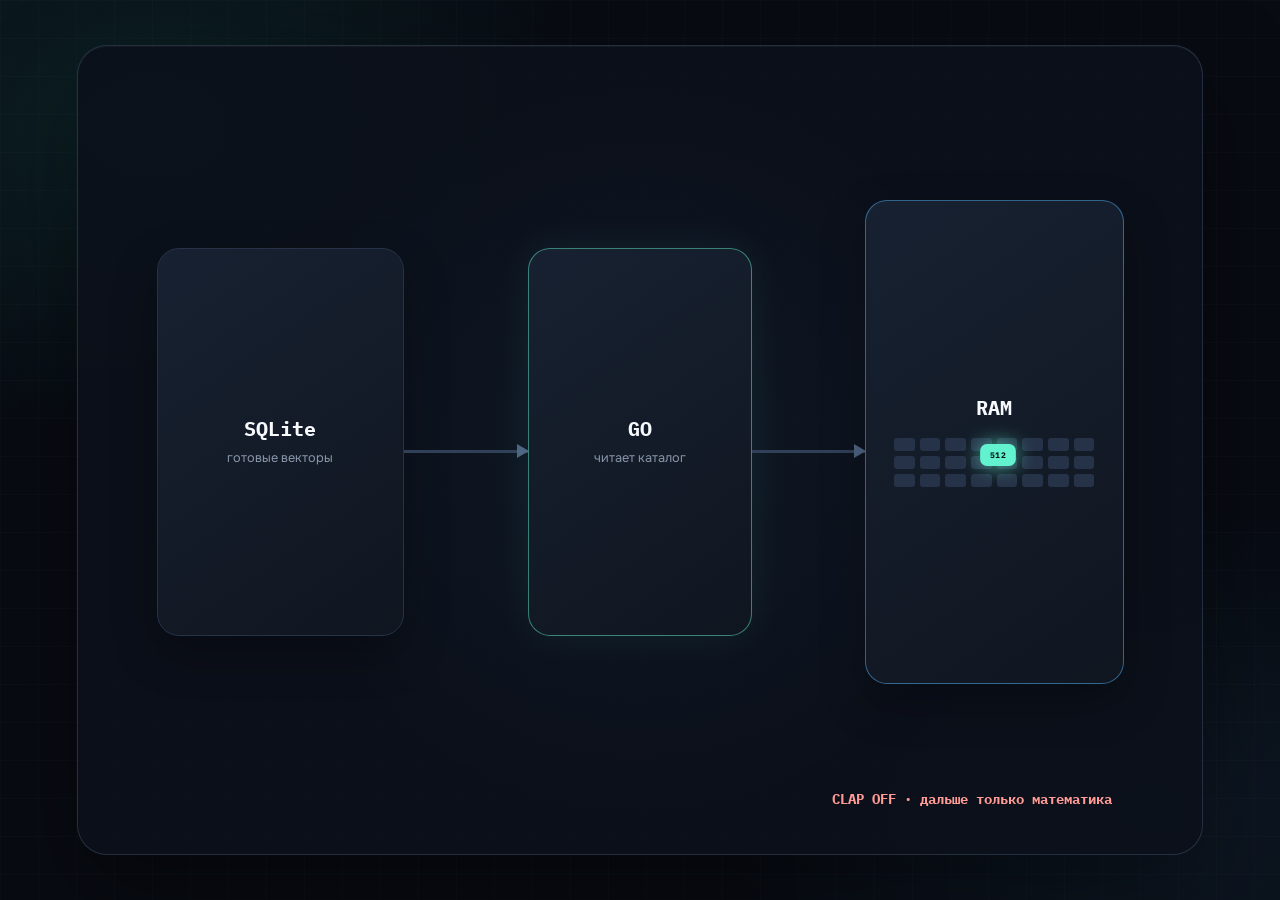
==== docs/recommendation-viz/index.html @ b75a4b4d "Refactor player into focused domain services Separate API, database, media, playback, and recommenda" ====
<!DOCTYPE html>
<html lang="ru">
<head>
  <meta charset="UTF-8" />
  <meta name="viewport" content="width=device-width, initial-scale=1" />
  <title>musik — живые анимации рекомендаций</title>
  <link rel="preconnect" href="https://fonts.googleapis.com">
  <link rel="preconnect" href="https://fonts.gstatic.com" crossorigin>
  <link href="https://fonts.googleapis.com/css2?family=Onest:wght@500;600;700;800&family=Unbounded:wght@600;700&family=IBM+Plex+Mono:wght@500;600;700&display=swap" rel="stylesheet">
  <style>
    :root {
      --bg:#080b12;
      --panel:#111824;
      --line:#263247;
      --ink:#f7f9fc;
      --muted:#8996aa;
      --mint:#62f2d0;
      --blue:#55b9ff;
      --orange:#ffb45f;
      --red:#ff6f68;
      --violet:#9e84ff;
    }
    * { box-sizing:border-box; margin:0; padding:0; }
    html,body { width:100%; height:100%; overflow:hidden; background:var(--bg); color:var(--ink); font-family:Onest,sans-serif; }
    body::before {
      content:"";
      position:fixed;
      inset:0;
      background:
        linear-gradient(rgba(255,255,255,.018) 1px,transparent 1px),
        linear-gradient(90deg,rgba(255,255,255,.018) 1px,transparent 1px);
      background-size:38px 38px;
      pointer-events:none;
    }
    .deck { position:relative; width:100%; height:100%; }
    .slide {
      position:absolute;
      inset:0;
      display:none;
      padding:clamp(42px,5vw,82px) clamp(44px,6vw,112px) 72px;
      overflow:hidden;
      background:
        radial-gradient(700px 500px at 12% 14%,rgba(44,191,170,.13),transparent 65%),
        radial-gradient(700px 500px at 90% 90%,rgba(85,185,255,.08),transparent 65%);
    }
    .slide.active { display:block; animation:slideIn .45s cubic-bezier(.16,1,.3,1) both; }
    .slide.leaving { display:block; pointer-events:none; animation:slideOut .45s ease both; }
    .eyebrow {
      color:var(--mint);
      font:600 clamp(11px,.9vw,14px)/1 "IBM Plex Mono",monospace;
      letter-spacing:.15em;
      text-transform:uppercase;
      margin-bottom:14px;
      opacity:0;
    }
    h1 {
      position:relative;
      z-index:5;
      max-width:22ch;
      font:700 clamp(31px,3.35vw,58px)/1.05 Unbounded,sans-serif;
      letter-spacing:-.035em;
      opacity:0;
    }
    .scene {
      position:absolute;
      left:clamp(44px,6vw,112px);
      right:clamp(44px,6vw,112px);
      top:clamp(190px,24vh,250px);
      bottom:76px;
      overflow:hidden;
      border:1px solid rgba(75,91,117,.42);
      border-radius:30px;
      background:
        radial-gradient(circle at 50% 50%,rgba(85,185,255,.05),transparent 54%),
        rgba(12,17,27,.86);
      box-shadow:0 35px 100px rgba(0,0,0,.42),inset 0 1px rgba(255,255,255,.035);
      opacity:0;
    }
    .slide.active .eyebrow { animation:popRight .45s .05s both; }
    .slide.active h1 { animation:titleUp .65s .12s cubic-bezier(.16,1,.3,1) both; }
    .slide.active .scene { animation:sceneUp .65s .28s cubic-bezier(.16,1,.3,1) both; }
    .node {
      position:absolute;
      display:grid;
      place-items:center;
      text-align:center;
      border:1px solid var(--line);
      border-radius:22px;
      background:linear-gradient(145deg,#172131,#101620);
      box-shadow:0 18px 45px rgba(0,0,0,.28);
    }
    .node b { display:block; font:700 clamp(19px,1.6vw,28px)/1.1 "IBM Plex Mono",monospace; }
    .node small { display:block; margin-top:9px; color:var(--muted); font-size:clamp(12px,1vw,16px); }
    .node.mint { border-color:rgba(98,242,208,.48); box-shadow:0 0 45px rgba(98,242,208,.07); }
    .node.blue { border-color:rgba(85,185,255,.48); }
    .node.orange { border-color:rgba(255,180,95,.45); }
    .packet {
      position:absolute;
      z-index:6;
      width:42px;
      height:26px;
      display:grid;
      place-items:center;
      border-radius:8px;
      color:#07130f;
      background:var(--mint);
      font:700 10px/1 "IBM Plex Mono",monospace;
      box-shadow:0 0 24px rgba(98,242,208,.7);
      opacity:0;
    }
    .mini-label {
      position:absolute;
      z-index:8;
      padding:9px 13px;
      border:1px solid var(--line);
      border-radius:999px;
      color:#c4cedc;
      background:#121a26;
      font:600 12px/1 "IBM Plex Mono",monospace;
      white-space:nowrap;
    }
    .draw-arrow {
      position:absolute;
      z-index:4;
      height:3px;
      border-radius:3px;
      background:linear-gradient(90deg,#34445d,var(--mint));
      transform:scaleX(0);
      transform-origin:left center;
      opacity:0;
    }
    .draw-arrow::after {
      content:"";
      position:absolute;
      right:-1px;
      top:-6px;
      border-left:13px solid var(--mint);
      border-top:7px solid transparent;
      border-bottom:7px solid transparent;
    }
    .hud {
      position:fixed;
      z-index:50;
      left:22px;
      right:22px;
      bottom:16px;
      display:flex;
      justify-content:space-between;
      color:#69758a;
      font:600 12px/1 "IBM Plex Mono",monospace;
      pointer-events:none;
    }
    .hud b { color:#d8dfe9; }
    body[data-auto="on"] .controls { color:var(--mint); }
    .eyebrow,h1,.hud { display:none !important; }
    .scene {
      top:clamp(32px,5vh,56px);
      bottom:clamp(32px,5vh,56px);
    }

    /* 1 — boot */
    .boot .disk { left:7%; top:25%; width:22%; height:48%; }
    .boot .go { left:40%; top:25%; width:20%; height:48%; }
    .boot .ram { right:7%; top:19%; width:23%; height:60%; }
    .boot .ram > div { width:100%; }
    .boot .rail { position:absolute; top:50%; height:3px; background:#304059; transform-origin:left; }
    .boot .rail.one { left:29%; width:11%; }
    .boot .rail.two { left:60%; width:10%; }
    .boot .rail::after { content:""; position:absolute; right:-1px; top:-6px; border-left:12px solid #4e6482; border-top:7px solid transparent; border-bottom:7px solid transparent; }
    .ram-cells { display:grid; grid-template-columns:repeat(8,1fr); gap:5px; width:78%; margin:18px auto 0; }
    .ram-cells i { height:13px; border-radius:3px; background:#263247; }
    .off-badge { position:absolute; right:8%; bottom:6%; color:#ff9b94; opacity:0; font:700 14px/1 "IBM Plex Mono",monospace; }
    .slide.active .boot .node { animation:nodePop .55s both; }
    .slide.active .boot .disk { animation-delay:.45s; }
    .slide.active .boot .go { animation-delay:1.05s; }
    .slide.active .boot .ram { animation-delay:2.1s; }
    .slide.active .boot .rail.one { animation:growX .45s .85s both; }
    .slide.active .boot .rail.two { animation:growX .45s 1.75s both; }
    .slide.active .boot .packet { animation:loadPacket 2.3s 1.15s cubic-bezier(.45,0,.2,1) forwards; }
    .slide.active .boot .ram-cells i { animation:cellWake 1.4s 2.5s ease-in-out infinite alternate; }
    .slide.active .boot .ram-cells i:nth-child(2n) { animation-delay:2.7s; }
    .slide.active .boot .ram-cells i:nth-child(3n) { animation-delay:2.9s; }
    .slide.active .boot .off-badge { animation:popUp .5s 3.45s both; }

    /* 2 — stream */
    .stream .browser { left:6%; top:18%; width:19%; height:27%; }
    .stream .phone { left:6%; bottom:18%; width:19%; height:27%; }
    .stream .gate { left:39%; top:20%; width:22%; height:60%; }
    .stream .files { right:6%; top:24%; width:20%; height:52%; }
    .stream .from-client { left:25%; top:49%; width:14%; }
    .stream .to-files { left:61%; top:49%; width:13%; }
    .lock {
      width:84px;
      height:84px;
      display:grid;
      place-items:center;
      margin-top:15px;
      border:2px solid var(--mint);
      border-radius:50%;
      color:var(--mint);
      font:700 12px/1 "IBM Plex Mono",monospace;
    }
    .wave-return { position:absolute; z-index:3; left:23%; right:24%; top:48%; width:53%; height:80px; overflow:visible; }
    .wave-return path { fill:none; stroke:var(--blue); stroke-width:4; stroke-linecap:round; stroke-dasharray:12 13; opacity:.8; }
    .slide.active .stream .browser { animation:nodePop .45s .45s both; }
    .slide.active .stream .phone { animation:nodePop .45s .65s both; }
    .slide.active .stream .from-client { animation:drawArrow .5s .9s forwards; }
    .slide.active .stream .gate { animation:nodePop .5s 1.35s both; }
    .slide.active .stream .lock { animation:lockBeat 1.1s 1.75s ease-in-out 2; }
    .slide.active .stream .to-files { animation:drawArrow .5s 2.15s forwards; }
    .slide.active .stream .files { animation:nodePop .5s 2.6s both; }
    .slide.active .stream .request { animation:requestAcross 2.2s 1s ease-in-out 2; }
    .slide.active .stream .wave-return path { stroke-dasharray:900; stroke-dashoffset:900; animation:drawStroke 1s 3.05s ease-out forwards,waveFlow 1s 4.05s linear infinite; }

    /* 3 — feedback */
    .feedback .map { position:absolute; inset:6%; border-radius:24px; background:radial-gradient(circle at 50% 50%,rgba(98,242,208,.08),transparent 50%); }
    .feedback .axis-x,.feedback .axis-y { position:absolute; background:#243149; }
    .feedback .axis-x { left:5%; right:5%; top:50%; height:1px; }
    .feedback .axis-y { top:5%; bottom:5%; left:50%; width:1px; }
    .feedback .track { position:absolute; width:18px; height:18px; border-radius:50%; box-shadow:0 0 22px currentColor; }
    .feedback .track.good { left:72%; top:22%; color:var(--mint); background:currentColor; }
    .feedback .track.bad { left:24%; top:70%; color:var(--red); background:currentColor; }
    .feedback .taste { position:absolute; z-index:5; left:46%; top:54%; width:32px; height:32px; margin:-16px; border:6px solid white; border-radius:50%; box-shadow:0 0 0 10px rgba(255,255,255,.08),0 0 28px rgba(255,255,255,.45); }
    .feedback .taste::after { content:"ВКУС"; position:absolute; left:42px; top:7px; color:#e8edf4; font:700 12px/1 "IBM Plex Mono",monospace; }
    .feedback .feed-one { left:19%; top:19%; width:25%; transform:rotate(20deg) scaleX(0); }
    .feedback .feed-two { left:19%; top:48%; width:25%; }
    .feedback .feed-three { left:19%; top:76%; width:27%; transform:rotate(-20deg) scaleX(0); }
    .event {
      position:absolute;
      z-index:9;
      min-width:150px;
      padding:15px 18px;
      border:1px solid var(--line);
      border-radius:14px;
      background:#151e2b;
      font:700 14px/1 "IBM Plex Mono",monospace;
      opacity:0;
    }
    .event em { display:block; margin-top:7px; color:var(--muted); font:500 12px/1 Onest,sans-serif; }
    .event.like { left:5%; top:9%; color:var(--mint); }
    .event.skip { left:5%; top:39%; color:var(--red); }
    .event.finish { left:5%; top:69%; color:var(--blue); }
    .feedback .map,.feedback .track,.feedback .taste { opacity:0; }
    .slide.active .feedback .map { animation:sceneUp .5s .4s both; }
    .slide.active .feedback .track.good { animation:nodePop .4s .8s both,trackPulse 1.5s 2s ease-in-out infinite; }
    .slide.active .feedback .track.bad { animation:nodePop .4s 1s both,trackPulse 1.5s 2.2s ease-in-out infinite; }
    .slide.active .feedback .taste { animation:nodePop .45s 1.2s both,tasteJourney 6s 2s cubic-bezier(.45,0,.2,1) infinite; }
    .slide.active .feedback .event.like { animation:eventStay .45s 1.75s forwards; }
    .slide.active .feedback .feed-one { animation:drawArrowRotated .55s 2.15s forwards; }
    .slide.active .feedback .event.skip { animation:eventStay .45s 2.7s forwards; }
    .slide.active .feedback .feed-two { animation:drawArrow .55s 3.1s forwards; }
    .slide.active .feedback .event.finish { animation:eventStay .45s 3.65s forwards; }
    .slide.active .feedback .feed-three { animation:drawArrowRotatedBack .55s 4.05s forwards; }

    /* 4 — memory */
    .memory .belt { position:absolute; left:5%; right:5%; top:54%; height:5px; border-radius:4px; background:linear-gradient(90deg,#273247,#314a57,var(--mint)); transform-origin:right; opacity:0; }
    .memory .belt::before { content:""; position:absolute; left:-2px; top:-7px; border-right:14px solid #586880; border-top:8px solid transparent; border-bottom:8px solid transparent; }
    .memory .belt::after { content:""; position:absolute; inset:-10px 0; background:repeating-linear-gradient(90deg,transparent 0 50px,rgba(255,255,255,.06) 51px 53px); }
    .memory-token {
      position:absolute;
      top:42%;
      width:88px;
      height:88px;
      display:grid;
      place-items:center;
      border:1px solid #37445a;
      border-radius:20px;
      background:#17202d;
      color:#a5afbd;
      font:700 13px/1 "IBM Plex Mono",monospace;
      opacity:0;
    }
    .memory-token.new { color:#071510; border-color:var(--mint); background:var(--mint); box-shadow:0 0 30px rgba(98,242,208,.42); }
    .memory-token:nth-of-type(2) { --target:8%; }
    .memory-token:nth-of-type(3) { --target:24%; }
    .memory-token:nth-of-type(4) { --target:40%; }
    .memory-token:nth-of-type(5) { --target:56%; }
    .memory-token:nth-of-type(6) { --target:72%; }
    .memory .weight { position:absolute; bottom:8%; color:#8490a3; font:600 12px/1 "IBM Plex Mono",monospace; }
    .memory .weight.old { left:8%; }
    .memory .weight.fresh { right:8%; color:var(--mint); }
    .memory .weight { opacity:0; }
    .slide.active .memory .belt { animation:growXReverse .75s .45s forwards; }
    .slide.active .memory-token:nth-of-type(2) { animation:memoryEnter 1.3s .95s forwards; }
    .slide.active .memory-token:nth-of-type(3) { animation:memoryEnter 1.3s 1.45s forwards; }
    .slide.active .memory-token:nth-of-type(4) { animation:memoryEnter 1.3s 1.95s forwards; }
    .slide.active .memory-token:nth-of-type(5) { animation:memoryEnter 1.3s 2.45s forwards; }
    .slide.active .memory-token:nth-of-type(6) { animation:memoryEnter 1.3s 2.95s forwards; }
    .slide.active .memory .weight.old { animation:popUp .4s 3.45s both; }
    .slide.active .memory .weight.fresh { animation:popUp .4s 3.7s both; }
    .slide.active .memory .belt::after { animation:beltMove 1.1s 1s linear infinite; }

    /* 5 — context */
    .context .clock { position:absolute; left:6%; top:13%; width:270px; height:270px; border:2px solid #34435a; border-radius:50%; background:#101722; }
    .context .clock::before { content:""; position:absolute; inset:49%; border-radius:50%; background:white; box-shadow:0 0 12px white; }
    .clock-hand { position:absolute; left:50%; top:50%; width:34%; height:4px; border-radius:3px; background:var(--orange); transform-origin:left center; }
    .clock-word { position:absolute; color:#718096; font:600 11px/1 "IBM Plex Mono",monospace; }
    .clock-word.morning { left:42%; top:8%; }
    .clock-word.day { right:6%; top:48%; }
    .clock-word.evening { left:37%; bottom:7%; color:var(--orange); }
    .clock-word.night { left:5%; top:48%; }
    .mixer { position:absolute; left:39%; top:17%; width:30%; height:66%; }
    .mix-channel { position:relative; height:80px; margin:28px 0; border-radius:16px; overflow:hidden; background:#192332; color:#dce3ec; font:700 17px/80px "IBM Plex Mono",monospace; text-align:center; }
    .mix-channel::before { content:""; position:absolute; inset:0 auto 0 0; z-index:-1; transform-origin:left; }
    .mix-channel.global::before { width:70%; background:linear-gradient(90deg,#22655e,var(--mint)); }
    .mix-channel.hour::before { width:30%; background:linear-gradient(90deg,#8b5829,var(--orange)); }
    .transition { position:absolute; right:5%; top:27%; width:23%; height:46%; display:flex; align-items:center; justify-content:center; gap:20px; }
    .transition .song { width:88px; height:88px; display:grid; place-items:center; border:2px solid #3a4860; border-radius:50%; font:700 27px/1 "IBM Plex Mono",monospace; background:#141d29; }
    .transition .song:last-child { color:var(--mint); border-color:var(--mint); }
    .transition .link { position:relative; width:100px; height:4px; background:#40506a; }
    .transition .link i { position:absolute; top:-5px; width:14px; height:14px; border-radius:50%; background:var(--mint); box-shadow:0 0 15px rgba(98,242,208,.8); }
    .bonus { position:absolute; right:8%; bottom:17%; color:var(--mint); font:700 13px/1 "IBM Plex Mono",monospace; opacity:0; }
    .context .clock,.context .mixer,.context .transition { opacity:0; }
    .context .clock-to-mix { left:25%; top:49%; width:14%; }
    .context .mix-to-transition { left:68%; top:49%; width:9%; }
    .slide.active .context .clock { animation:nodePop .5s .4s both; }
    .slide.active .clock-hand { animation:clockSpin 6s .8s linear infinite; }
    .slide.active .context .clock-to-mix { animation:drawArrow .5s .95s forwards; }
    .slide.active .context .mixer { animation:nodePop .5s 1.4s both; }
    .slide.active .mix-channel.global::before { animation:growX .7s 1.8s both; }
    .slide.active .mix-channel.hour::before { animation:growX .7s 2.25s both; }
    .slide.active .context .mix-to-transition { animation:drawArrow .5s 2.75s forwards; }
    .slide.active .context .transition { animation:nodePop .5s 3.2s both; }
    .slide.active .transition .link { animation:growX .5s 3.55s both; }
    .slide.active .transition .link i { animation:transitionDot 1.5s 3.8s ease-in-out infinite; }
    .slide.active .bonus { animation:popUp .45s 4.05s both; }

    /* 6 — score */
    .score .pool { position:absolute; left:4%; top:8%; bottom:8%; width:28%; display:grid; gap:12px; align-content:center; }
    .candidate { position:relative; padding:18px; border:1px solid #334056; border-radius:15px; background:#151e2b; font:700 14px/1 "IBM Plex Mono",monospace; }
    .candidate span { position:absolute; right:15px; color:var(--mint); }
    .score .machine { left:40%; top:16%; width:23%; height:68%; }
    .gear { width:110px; height:110px; display:grid; place-items:center; margin:20px auto; border:10px dashed #446078; border-radius:50%; color:var(--mint); font:700 15px/1 "IBM Plex Mono",monospace; }
    .signal-bars { width:80%; display:grid; gap:7px; }
    .signal-bars i { height:9px; border-radius:5px; background:linear-gradient(90deg,var(--blue),var(--mint)); transform-origin:left; }
    .score .queue { position:absolute; right:4%; top:9%; bottom:9%; width:26%; display:grid; gap:11px; align-content:center; }
    .score .into-machine { left:32%; top:50%; width:8%; }
    .score .into-queue { left:63%; top:50%; width:7%; }
    .queue-item { padding:17px 19px; border-radius:14px; color:#aab5c5; background:#18212e; border:1px solid transparent; opacity:0; }
    .queue-item.top { color:var(--mint); border-color:rgba(98,242,208,.42); }
    .queue-item.explore { color:var(--orange); border-color:rgba(255,180,95,.42); }
    .score .candidate,.score .machine { opacity:0; }
    .slide.active .score .candidate:nth-child(1) { animation:nodePop .4s .4s both; }
    .slide.active .score .candidate:nth-child(2) { animation:nodePop .4s .65s both; }
    .slide.active .score .candidate:nth-child(3) { animation:nodePop .4s .9s both; }
    .slide.active .score .into-machine { animation:drawArrow .5s 1.25s forwards; }
    .slide.active .score .machine { animation:nodePop .5s 1.7s both; }
    .slide.active .score .gear { animation:gearTurn 3s 2s linear infinite; }
    .slide.active .score .signal-bars i { animation:scoreBar .75s 2.05s both; }
    .slide.active .score .signal-bars i:nth-child(2) { animation-delay:2.25s; }
    .slide.active .score .signal-bars i:nth-child(3) { animation-delay:2.45s; }
    .slide.active .score .into-queue { animation:drawArrow .5s 2.75s forwards; }
    .slide.active .score .queue-item:nth-child(1) { animation:queuePop .45s 3.2s forwards; }
    .slide.active .score .queue-item:nth-child(2) { animation:queuePop .45s 3.4s forwards; }
    .slide.active .score .queue-item:nth-child(3) { animation:queuePop .45s 3.6s forwards; }
    .slide.active .score .queue-item:nth-child(4) { animation:queuePop .45s 3.8s forwards; }

    /* 7 — explore */
    .explore .zone { position:absolute; left:7%; top:8%; width:56%; height:82%; border:2px dashed rgba(98,242,208,.35); border-radius:50%; background:radial-gradient(circle,rgba(98,242,208,.11),transparent 65%); }
    .orbit { position:absolute; left:50%; top:50%; border:1px solid rgba(98,242,208,.15); border-radius:50%; transform:translate(-50%,-50%); }
    .orbit.one { width:180px; height:180px; }
    .orbit.two { width:330px; height:330px; }
    .orbiter { position:absolute; left:50%; top:50%; width:16px; height:16px; margin:-8px; border-radius:50%; background:var(--mint); box-shadow:0 0 18px rgba(98,242,208,.7); }
    .probe-line { position:absolute; left:51%; top:49%; width:34%; height:4px; transform:rotate(-15deg); transform-origin:left; background:linear-gradient(90deg,var(--mint),var(--orange)); }
    .probe-line::after { content:""; position:absolute; right:-1px; top:-6px; border-left:13px solid var(--orange); border-top:7px solid transparent; border-bottom:7px solid transparent; }
    .probe { position:absolute; left:82%; top:31%; width:25px; height:25px; margin:-12px; border:5px solid var(--orange); border-radius:50%; box-shadow:0 0 26px rgba(255,180,95,.75); }
    .explore .cold { right:6%; bottom:10%; color:var(--orange); }
    .explore .known { left:17%; bottom:11%; color:var(--mint); }
    .explore .zone,.explore .probe,.explore .mini-label { opacity:0; }
    .slide.active .explore .zone { animation:nodePop .55s .45s both; }
    .slide.active .explore .known { animation:popUp .4s .9s both; }
    .slide.active .explore .orbit.one .orbiter { animation:orbitOne 4s 1s linear infinite; }
    .slide.active .explore .orbit.two .orbiter { animation:orbitTwo 6s 1s linear infinite reverse; }
    .slide.active .explore .probe-line { animation:growX 1s 1.35s both; }
    .slide.active .explore .probe { animation:probeArrive 1s 2.15s both,trackPulse 1.5s 3.15s ease-in-out infinite; }
    .slide.active .explore .cold { animation:popUp .45s 2.75s both; }

    /* 8 — products */
    .products .python { left:5%; top:20%; width:20%; height:60%; }
    .products .conveyor { position:absolute; left:27%; right:31%; top:48%; height:8px; border-radius:5px; background:#344258; }
    .products .conveyor::before { content:""; position:absolute; right:-2px; top:-7px; border-left:15px solid #536983; border-top:11px solid transparent; border-bottom:11px solid transparent; }
    .products .conveyor::after { content:""; position:absolute; inset:-12px 0; background:repeating-linear-gradient(90deg,transparent 0 45px,rgba(255,255,255,.08) 46px 49px); }
    .playlist { position:absolute; z-index:5; top:35%; width:110px; height:105px; padding:15px; border:1px solid rgba(255,180,95,.48); border-radius:15px; background:#211b17; color:var(--orange); font:700 12px/1.2 "IBM Plex Mono",monospace; opacity:0; }
    .playlist i { display:block; height:7px; margin-top:9px; border-radius:4px; background:#60452c; }
    .products .go-out { right:5%; top:13%; width:22%; height:34%; }
    .products .share { right:5%; bottom:13%; width:22%; height:30%; }
    .shield { display:inline-grid; place-items:center; width:45px; height:45px; margin-top:12px; border:2px solid var(--mint); border-radius:50% 50% 55% 55%; color:var(--mint); font:700 10px/1 "IBM Plex Mono",monospace; }
    .products .python,.products .go-out,.products .share,.products .conveyor { opacity:0; }
    .slide.active .products .python { animation:nodePop .5s .4s both; }
    .slide.active .products .conveyor { animation:drawArrow .65s .9s forwards; }
    .slide.active .products .go-out { animation:nodePop .5s 2.45s both; }
    .slide.active .products .share { animation:nodePop .5s 3s both; }
    .slide.active .products .playlist { animation:playlistRide 2.1s 1.15s linear forwards; }
    .slide.active .products .playlist + .playlist { animation-delay:1.55s; }
    .slide.active .products .conveyor::after { animation:beltMove 1s 1.1s linear infinite; }
    .slide.active .products .shield { animation:lockBeat 1.3s 3.45s ease-in-out infinite; }

    /* 9 — boundary */
    .boundary .outside { position:absolute; left:5%; top:12%; bottom:12%; width:23%; display:grid; gap:18px; align-content:center; }
    .boundary .wall { position:absolute; left:36%; top:5%; bottom:5%; width:7px; border-radius:5px; background:linear-gradient(var(--mint),var(--blue)); box-shadow:0 0 30px rgba(98,242,208,.24); }
    .boundary .gate { left:31%; top:32%; width:18%; height:36%; z-index:5; }
    .boundary .inside { position:absolute; right:5%; top:10%; bottom:10%; width:42%; padding:25px; border:1px dashed #3b4960; border-radius:24px; }
    .boundary .to-gate { left:28%; top:50%; width:4%; }
    .boundary .to-inside { left:49%; top:50%; width:6%; }
    .inside-title { color:#778499; font:600 11px/1 "IBM Plex Mono",monospace; letter-spacing:.13em; }
    .boundary .worker { left:8%; top:23%; width:38%; height:55%; }
    .boundary .clap { right:8%; top:23%; width:38%; height:55%; }
    .backstage { position:absolute; inset:0; display:grid; place-items:center; color:#8692a5; background:repeating-linear-gradient(90deg,rgba(15,21,31,.97) 0 45px,rgba(9,13,20,.97) 45px 90px); font:700 18px/1 "IBM Plex Mono",monospace; transform-origin:top; }
    .request-dot { position:absolute; z-index:10; left:23%; top:48%; width:17px; height:17px; border-radius:50%; background:var(--mint); box-shadow:0 0 20px rgba(98,242,208,.8); }
    .slide.active .boundary .outside .node:nth-child(1) { animation:nodePop .45s .4s both; }
    .slide.active .boundary .outside .node:nth-child(2) { animation:nodePop .45s .65s both; }
    .slide.active .boundary .to-gate { animation:drawArrow .4s 1s forwards; }
    .slide.active .boundary .wall { animation:growY .65s 1.2s both; }
    .slide.active .boundary .gate { animation:nodePop .5s 1.55s both,gateGlow 1.8s 2s ease-in-out infinite; }
    .slide.active .boundary .to-inside { animation:drawArrow .4s 2.05s forwards; }
    .slide.active .boundary .inside { animation:nodePop .5s 2.4s both; }
    .slide.active .boundary .request-dot { animation:gateRequest 2s 1.15s ease-in-out 2; }
    .slide.active .boundary .backstage { animation:curtainOpen .9s 2.95s cubic-bezier(.16,1,.3,1) forwards; }

    /* Reworked scenes 3, 5, 6 and 7. */
    .taste-world {
      background:
        radial-gradient(circle at 22% 28%,rgba(98,242,208,.1),transparent 25%),
        radial-gradient(circle at 77% 72%,rgba(158,132,255,.1),transparent 27%),
        #0d1420;
    }
    .taste-world::before,.taste-world::after {
      content:"";
      position:absolute;
      inset:8%;
      border:1px solid rgba(92,113,145,.16);
      border-radius:50%;
      opacity:0;
    }
    .taste-world::after { inset:22%; border-color:rgba(98,242,208,.12); }
    .song-dot {
      position:absolute;
      left:var(--x);
      top:var(--y);
      width:var(--size,13px);
      height:var(--size,13px);
      border-radius:50%;
      color:var(--color,#65748b);
      background:currentColor;
      box-shadow:0 0 16px color-mix(in srgb,currentColor 60%,transparent);
      opacity:0;
    }
    .taste-core {
      position:absolute;
      z-index:8;
      left:48%;
      top:52%;
      width:38px;
      height:38px;
      margin:-19px;
      border:7px solid #fff;
      border-radius:50%;
      background:#182230;
      box-shadow:0 0 0 12px rgba(255,255,255,.07),0 0 35px rgba(255,255,255,.5);
      opacity:0;
    }
    .taste-core::after { content:"ВКУС"; position:absolute; left:48px; top:7px; color:#fff; font:700 12px/1 "IBM Plex Mono",monospace; }
    .taste-wave { position:absolute; inset:-18px; border:2px solid rgba(98,242,208,.6); border-radius:50%; opacity:0; }
    .taste-wave.w2 { inset:-34px; }
    .taste-wave.w3 { inset:-50px; }
    .taste-event {
      position:absolute;
      z-index:10;
      padding:12px 16px;
      border:1px solid #34435a;
      border-radius:14px;
      color:#cdd6e2;
      background:rgba(19,28,41,.94);
      font:700 12px/1 "IBM Plex Mono",monospace;
      opacity:0;
    }
    .taste-event.like { left:7%; top:12%; color:var(--mint); }
    .taste-event.skip { right:8%; top:16%; color:var(--red); }
    .taste-event.finish { right:6%; bottom:14%; color:var(--blue); }
    .taste-event.replay { left:9%; bottom:15%; color:var(--violet); }
    .taste-event.next { left:43%; top:8%; color:var(--orange); }
    .taste-scan { position:absolute; left:50%; top:50%; width:62%; aspect-ratio:1; border:1px dashed rgba(98,242,208,.16); border-radius:50%; opacity:0; transform:translate(-50%,-50%); }
    .taste-scan::after { display:none; }
    .slide.active .taste-world::before { animation:ringBirth .8s .35s both,softBreathe 5s 1.2s ease-in-out infinite; }
    .slide.active .taste-world::after { animation:ringBirth .8s .65s both,softBreathe 4s 1.5s ease-in-out infinite reverse; }
    .slide.active .song-dot { animation:songBirth .55s var(--delay) both,songDrift var(--dur,7s) calc(var(--delay) + .55s) ease-in-out infinite alternate; }
    .slide.active .taste-core { animation:coreBirth .6s 1.65s both,tasteRoam 12s 2.4s cubic-bezier(.45,0,.25,1) infinite; }
    .slide.active .taste-wave.w1 { animation:tasteRipple 2.8s 2.2s ease-out infinite; }
    .slide.active .taste-wave.w2 { animation:tasteRipple 2.8s 3.1s ease-out infinite; }
    .slide.active .taste-wave.w3 { animation:tasteRipple 2.8s 4s ease-out infinite; }
    .slide.active .taste-scan { animation:scanBirth .6s 1.2s both,scanTurn 14s 1.8s linear infinite; }
    .slide.active .taste-event.like { animation:eventFloat .65s 2.5s both,eventHover 4.8s 3.2s ease-in-out infinite; }
    .slide.active .taste-event.skip { animation:eventFloat .65s 3.35s both,eventHover 5.2s 4s ease-in-out infinite reverse; }
    .slide.active .taste-event.finish { animation:eventFloat .65s 4.2s both,eventHover 4.5s 4.9s ease-in-out infinite; }
    .slide.active .taste-event.replay { animation:eventFloat .65s 5.05s both,eventHover 5.4s 5.8s ease-in-out infinite reverse; }
    .slide.active .taste-event.next { animation:eventFloat .65s 5.9s both,eventHover 4.2s 6.7s ease-in-out infinite; }

    .context-v2 .source {
      position:absolute;
      left:6%;
      width:26%;
      height:31%;
      display:flex;
      align-items:center;
      gap:20px;
      padding:22px;
      border:1px solid #34445c;
      border-radius:22px;
      background:#141d2a;
      opacity:0;
    }
    .context-v2 .source.global { top:11%; border-color:rgba(98,242,208,.45); }
    .context-v2 .source.now { bottom:11%; border-color:rgba(255,180,95,.48); }
    .source-num { font:700 clamp(42px,4.5vw,74px)/1 "IBM Plex Mono",monospace; }
    .source.global .source-num { color:var(--mint); }
    .source.now .source-num { color:var(--orange); }
    .source b { font:700 17px/1.2 "IBM Plex Mono",monospace; }
    .source small { display:block; margin-top:8px; color:var(--muted); }
    .context-hub {
      position:absolute;
      z-index:5;
      left:44%;
      top:24%;
      width:22%;
      height:52%;
      display:grid;
      place-items:center;
      border:2px solid rgba(85,185,255,.46);
      border-radius:50%;
      background:radial-gradient(circle,rgba(85,185,255,.14),#111925 68%);
      opacity:0;
    }
    .context-hub b { font:700 20px/1 "IBM Plex Mono",monospace; }
    .context-hub i { position:absolute; inset:14%; border:2px dashed #4b617c; border-radius:50%; }
    .context-output {
      position:absolute;
      right:5%;
      top:18%;
      width:21%;
      height:64%;
      padding:23px;
      border:1px solid rgba(98,242,208,.4);
      border-radius:22px;
      background:#131d29;
      opacity:0;
    }
    .context-output b { color:var(--mint); font:700 16px/1 "IBM Plex Mono",monospace; }
    .output-row { height:43px; margin-top:12px; border-radius:11px; background:#202c3c; transform-origin:left; }
    .output-row:first-of-type { border-left:4px solid var(--mint); }
    .ab-bonus { position:absolute; right:7%; bottom:7%; color:#aeb9c7; font:600 11px/1 "IBM Plex Mono",monospace; opacity:0; }
    .context-wires { position:absolute; inset:0; width:100%; height:100%; overflow:visible; }
    .context-wires path { fill:none; stroke-width:5; stroke-linecap:round; stroke-dasharray:800; stroke-dashoffset:800; }
    .context-wires .global-wire { stroke:var(--mint); }
    .context-wires .now-wire { stroke:var(--orange); }
    .context-wires .out-wire { stroke:var(--blue); }
    .flow-bead { position:absolute; z-index:6; width:14px; height:14px; border-radius:50%; opacity:0; }
    .flow-bead.global { color:var(--mint); background:currentColor; box-shadow:0 0 18px currentColor; }
    .flow-bead.now { color:var(--orange); background:currentColor; box-shadow:0 0 18px currentColor; }
    .slide.active .context-v2 .source.global { animation:nodePop .55s .4s both; }
    .slide.active .context-v2 .global-wire { animation:drawStroke .8s .95s forwards; }
    .slide.active .context-v2 .source.now { animation:nodePop .55s 1.4s both; }
    .slide.active .context-v2 .now-wire { animation:drawStroke .8s 1.95s forwards; }
    .slide.active .context-v2 .context-hub { animation:coreBirth .6s 2.55s both; }
    .slide.active .context-v2 .context-hub i { animation:hubMix 2.6s 3.2s linear infinite; }
    .slide.active .context-v2 .out-wire { animation:drawStroke .75s 3.2s forwards; }
    .slide.active .context-v2 .context-output { animation:nodePop .55s 3.85s both; }
    .slide.active .context-v2 .output-row { animation:growX .55s both; }
    .slide.active .context-v2 .output-row:nth-of-type(1) { animation-delay:4.25s; }
    .slide.active .context-v2 .output-row:nth-of-type(2) { animation-delay:4.45s; }
    .slide.active .context-v2 .output-row:nth-of-type(3) { animation-delay:4.65s; }
    .slide.active .context-v2 .ab-bonus { animation:popUp .45s 5s both; }
    .slide.active .context-v2 .flow-bead.global { animation:beadGlobal 2.8s 1.1s ease-in-out infinite; }
    .slide.active .context-v2 .flow-bead.now { animation:beadNow 2.8s 2.05s ease-in-out infinite; }

    .score-v2 .candidate-stack {
      position:absolute;
      left:4%;
      top:12%;
      bottom:12%;
      width:23%;
      display:grid;
      align-content:center;
      gap:13px;
    }
    .score-v2 .candidate-card { padding:18px; border:1px solid #334158; border-radius:15px; background:#151e2b; font:700 13px/1 "IBM Plex Mono",monospace; opacity:0; }
    .score-v2 .candidate-card i { float:right; width:12px; height:12px; border-radius:50%; background:var(--blue); box-shadow:0 0 14px rgba(85,185,255,.6); }
    .score-engine {
      position:absolute;
      left:38%;
      top:12%;
      width:31%;
      height:76%;
      opacity:0;
    }
    .score-core {
      position:absolute;
      left:50%;
      top:50%;
      width:150px;
      height:150px;
      margin:-75px;
      display:grid;
      place-items:center;
      border:3px solid var(--mint);
      border-radius:50%;
      color:var(--mint);
      background:radial-gradient(circle,rgba(98,242,208,.14),#111925 70%);
      font:700 22px/1 "IBM Plex Mono",monospace;
      box-shadow:0 0 45px rgba(98,242,208,.12);
    }
    .score-core::before { content:""; position:absolute; inset:-22px; border:2px dashed #43536b; border-radius:50%; }
    .score-signal { position:absolute; min-width:100px; padding:11px 13px; border:1px solid #34435a; border-radius:12px; text-align:center; color:#bcc7d5; background:#17202d; font:700 11px/1 "IBM Plex Mono",monospace; opacity:0; }
    .score-signal.taste { left:2%; top:8%; color:var(--mint); }
    .score-signal.current { right:0; top:8%; color:var(--blue); }
    .score-signal.cluster { left:0; bottom:7%; color:var(--violet); }
    .score-signal.history { right:-2%; bottom:7%; color:var(--orange); }
    .score-signal.newness { left:50%; top:-2%; transform:translateX(-50%); color:#ff8fa3; }
    .score-beam { position:absolute; left:50%; top:50%; width:45%; height:1px; background:linear-gradient(90deg,rgba(98,242,208,.5),transparent); transform-origin:left; opacity:0; }
    .score-v2 .queue-v2 { position:absolute; right:4%; top:13%; bottom:13%; width:21%; display:grid; gap:11px; align-content:center; }
    .queue-v2 div { position:relative; overflow:hidden; padding:18px; border:1px solid transparent; border-radius:14px; color:#9eabba; background:#18222f; opacity:0; }
    .queue-v2 div::after { content:""; position:absolute; inset:0; background:linear-gradient(105deg,transparent 30%,rgba(255,255,255,.09) 48%,transparent 66%); transform:translateX(-140%); }
    .queue-v2 div:first-child { color:var(--mint); border-color:rgba(98,242,208,.4); }
    .queue-v2 strong { float:right; font-family:"IBM Plex Mono",monospace; }
    .score-link { top:50%; }
    .score-link.in { left:28%; width:9%; }
    .score-link.out { left:70%; width:4%; }
    .slide.active .score-v2 .candidate-card:nth-child(1) { animation:nodePop .45s .4s both; }
    .slide.active .score-v2 .candidate-card:nth-child(2) { animation:nodePop .45s .65s both; }
    .slide.active .score-v2 .candidate-card:nth-child(3) { animation:nodePop .45s .9s both; }
    .slide.active .score-v2 .score-link.in { animation:drawArrow .65s 1.25s forwards; }
    .slide.active .score-v2 .score-engine { animation:coreBirth .55s 1.75s both; }
    .slide.active .score-v2 .score-signal.taste { animation:signalSnap .45s 2.15s both; }
    .slide.active .score-v2 .score-signal.current { animation:signalSnap .45s 2.4s both; }
    .slide.active .score-v2 .score-signal.cluster { animation:signalSnap .45s 2.65s both; }
    .slide.active .score-v2 .score-signal.history { animation:signalSnap .45s 2.9s both; }
    .slide.active .score-v2 .score-signal.newness { animation:signalSnapCentered .45s 3.15s both; }
    .slide.active .score-v2 .score-core { animation:scorePulse 1.6s 3.5s ease-in-out infinite; }
    .slide.active .score-v2 .score-link.out { animation:drawArrow .6s 3.55s forwards; }
    .slide.active .score-v2 .queue-v2 div:nth-child(1) { animation:queuePop .45s 4.1s both; }
    .slide.active .score-v2 .queue-v2 div:nth-child(2) { animation:queuePop .45s 4.32s both; }
    .slide.active .score-v2 .queue-v2 div:nth-child(3) { animation:queuePop .45s 4.54s both; }
    .slide.active .score-v2 .queue-v2 div:nth-child(4) { animation:queuePop .45s 4.76s both; }
    .slide.active .score-v2 .candidate-card i { animation:trackPulse 1.8s 1.3s ease-in-out infinite; }
    .slide.active .score-v2 .queue-v2 div::after { animation:queueSweep 3.2s 5.2s ease-in-out infinite; }
    .slide.active .score-v2 .queue-v2 div:nth-child(2)::after { animation-delay:5.45s; }
    .slide.active .score-v2 .queue-v2 div:nth-child(3)::after { animation-delay:5.7s; }
    .slide.active .score-v2 .queue-v2 div:nth-child(4)::after { animation-delay:5.95s; }
    .slide.active .score-v2 .score-number.ready { animation:scoreNumberGlow 1.5s ease-in-out infinite; }

    .discover-v2 .home-cloud,.discover-v2 .new-cloud {
      position:absolute;
      top:12%;
      width:34%;
      height:76%;
      border:1px dashed rgba(98,242,208,.35);
      border-radius:48%;
      background:radial-gradient(circle,rgba(98,242,208,.12),transparent 67%);
      opacity:0;
    }
    .discover-v2 .home-cloud { left:5%; }
    .discover-v2 .new-cloud { right:5%; border-color:rgba(255,180,95,.4); background:radial-gradient(circle,rgba(255,180,95,.13),transparent 67%); }
    .cloud-title { position:absolute; left:50%; bottom:9%; transform:translateX(-50%); color:#8f9caf; font:700 11px/1 "IBM Plex Mono",monospace; white-space:nowrap; }
    .cloud-dot { position:absolute; left:var(--x); top:var(--y); width:var(--s,13px); height:var(--s,13px); border-radius:50%; background:var(--c,#66768c); box-shadow:0 0 15px color-mix(in srgb,var(--c,#66768c) 60%,transparent); opacity:0; }
    .home-core { position:absolute; left:52%; top:47%; width:32px; height:32px; margin:-16px; border:6px solid #fff; border-radius:50%; box-shadow:0 0 0 9px rgba(255,255,255,.07); }
    .discovery-route { position:absolute; inset:0; width:100%; height:100%; }
    .discovery-route path { fill:none; stroke:url(#routeGradient); stroke-width:5; stroke-linecap:round; stroke-dasharray:1000; stroke-dashoffset:1000; }
    .explorer-track { position:absolute; z-index:8; left:31%; top:53%; width:28px; height:28px; margin:-14px; border:5px solid var(--orange); border-radius:50%; background:#171d28; box-shadow:0 0 28px rgba(255,180,95,.75); opacity:0; }
    .trail-dot { position:absolute; z-index:7; left:31%; top:53%; width:8px; height:8px; border-radius:50%; background:var(--orange); opacity:0; }
    .discover-result { position:absolute; left:50%; top:12%; transform:translateX(-50%); padding:10px 15px; border:1px solid rgba(255,180,95,.4); border-radius:999px; color:var(--orange); background:#211a14; font:700 11px/1 "IBM Plex Mono",monospace; opacity:0; }
    .slide.active .discover-v2 .home-cloud { animation:nodePop .55s .4s both; }
    .slide.active .discover-v2 .home-cloud .cloud-dot { animation:songBirth .4s var(--delay) both,songDrift var(--dur,6s) calc(var(--delay) + .4s) ease-in-out infinite alternate; }
    .slide.active .discover-v2 .route-main { animation:drawStroke 1.25s 1.8s forwards; }
    .slide.active .discover-v2 .explorer-track { animation:explorerCross 3.2s 2.2s cubic-bezier(.45,0,.2,1) forwards; }
    .slide.active .discover-v2 .trail-dot.t1 { animation:trailCross 3.2s 2.35s ease-out forwards; }
    .slide.active .discover-v2 .trail-dot.t2 { animation:trailCross 3.2s 2.55s ease-out forwards; }
    .slide.active .discover-v2 .trail-dot.t3 { animation:trailCross 3.2s 2.75s ease-out forwards; }
    .slide.active .discover-v2 .new-cloud { animation:cloudReveal .7s 4.55s both; }
    .slide.active .discover-v2 .new-cloud .cloud-dot { animation:songBirth .45s calc(var(--delay) + 4.65s) both,trackPulse 2.2s calc(var(--delay) + 5.1s) ease-in-out infinite; }
    .slide.active .discover-v2 .discover-result { animation:popUp .45s 5.45s both; }

    /* Concrete radio score example. */
    .score-example .calc-lane {
      position:absolute;
      left:5%;
      width:34%;
      height:29%;
      display:flex;
      align-items:center;
      justify-content:center;
      gap:13px;
      padding:22px;
      border:1px solid #34435a;
      border-radius:22px;
      background:linear-gradient(145deg,#172231,#111923);
      opacity:0;
    }
    .score-example .calc-lane.taste { top:13%; border-color:rgba(98,242,208,.45); }
    .score-example .calc-lane.current { bottom:13%; border-color:rgba(85,185,255,.45); }
    .lane-name {
      position:absolute;
      left:20px;
      top:17px;
      color:#93a0b3;
      font:700 10px/1 "IBM Plex Mono",monospace;
      letter-spacing:.08em;
    }
    .calc-part {
      min-width:72px;
      padding:14px 11px;
      border-radius:13px;
      text-align:center;
      color:#c5cfdb;
      background:#202c3c;
      font:700 clamp(17px,1.5vw,25px)/1 "IBM Plex Mono",monospace;
      opacity:0;
    }
    .calc-part.main { color:var(--mint); background:rgba(98,242,208,.1); }
    .current .calc-part.main { color:var(--blue); background:rgba(85,185,255,.1); }
    .calc-part.result { color:#fff; border:1px solid #40536d; }
    .calc-symbol { color:#758297; font:700 23px/1 "IBM Plex Mono",monospace; opacity:0; }
    .score-example .merge-paths {
      position:absolute;
      inset:0;
      width:100%;
      height:100%;
      pointer-events:none;
    }
    .merge-paths path {
      fill:none;
      stroke-width:5;
      stroke-linecap:round;
      stroke-dasharray:700;
      stroke-dashoffset:700;
    }
    .merge-paths .taste-path { stroke:var(--mint); }
    .merge-paths .current-path { stroke:var(--blue); }
    .merge-paths .queue-path { stroke:var(--orange); }
    .score-sum {
      position:absolute;
      z-index:6;
      left:49%;
      top:50%;
      width:190px;
      height:190px;
      margin:-95px;
      display:grid;
      place-items:center;
      text-align:center;
      border:3px solid var(--orange);
      border-radius:50%;
      background:radial-gradient(circle,rgba(255,180,95,.14),#111925 70%);
      box-shadow:0 0 50px rgba(255,180,95,.1);
      opacity:0;
    }
    .score-sum small { display:block; color:#9aa7b8; font:700 10px/1 "IBM Plex Mono",monospace; }
    .sum-number { display:block; margin:10px 0; color:var(--orange); font:700 clamp(43px,4vw,68px)/1 "IBM Plex Mono",monospace; }
    .sum-bonus { display:block; color:var(--mint); font:700 11px/1 "IBM Plex Mono",monospace; opacity:0; }
    .bonus-chip {
      position:absolute;
      z-index:8;
      min-width:125px;
      padding:12px 14px;
      border:1px solid #39475c;
      border-radius:13px;
      text-align:center;
      color:#bdc7d5;
      background:#17202d;
      font:700 10px/1.2 "IBM Plex Mono",monospace;
      opacity:0;
    }
    .bonus-chip.cluster { left:41%; top:8%; color:var(--violet); }
    .bonus-chip.transition-bonus { left:41%; bottom:8%; color:var(--orange); }
    .bonus-chip.fresh { left:55%; bottom:8%; color:#ff8fa3; }
    .score-example .queue-panel {
      position:absolute;
      right:4%;
      top:14%;
      width:23%;
      height:72%;
      padding:22px;
      border:1px solid rgba(98,242,208,.4);
      border-radius:22px;
      background:#131c28;
      opacity:0;
    }
    .queue-panel > b { color:var(--mint); font:700 11px/1 "IBM Plex Mono",monospace; }
    .example-queue-row {
      position:relative;
      overflow:hidden;
      margin-top:12px;
      padding:16px;
      border-radius:13px;
      color:#aeb8c7;
      background:#202b3a;
      opacity:0;
    }
    .example-queue-row.selected { color:#eafffa; border:1px solid rgba(98,242,208,.48); background:#182d31; }
    .example-queue-row strong { float:right; color:var(--mint); font-family:"IBM Plex Mono",monospace; }
    .example-queue-row::after {
      content:"";
      position:absolute;
      inset:0;
      background:linear-gradient(105deg,transparent 30%,rgba(255,255,255,.1) 48%,transparent 66%);
      transform:translateX(-140%);
    }
    .slide.active .score-example .calc-lane.taste { animation:nodePop .55s .4s both; }
    .slide.active .score-example .taste .calc-part:nth-of-type(1) { animation:nodePop .4s .85s both; }
    .slide.active .score-example .taste .calc-symbol:nth-of-type(2) { animation:nodePop .3s 1.05s both; }
    .slide.active .score-example .taste .calc-part:nth-of-type(3) { animation:nodePop .4s 1.2s both; }
    .slide.active .score-example .taste .calc-symbol:nth-of-type(4) { animation:nodePop .3s 1.4s both; }
    .slide.active .score-example .taste .calc-part:nth-of-type(5) { animation:nodePop .4s 1.55s both; }
    .slide.active .score-example .calc-lane.current { animation:nodePop .55s 1.15s both; }
    .slide.active .score-example .current .calc-part:nth-of-type(1) { animation:nodePop .4s 1.6s both; }
    .slide.active .score-example .current .calc-symbol:nth-of-type(2) { animation:nodePop .3s 1.8s both; }
    .slide.active .score-example .current .calc-part:nth-of-type(3) { animation:nodePop .4s 1.95s both; }
    .slide.active .score-example .current .calc-symbol:nth-of-type(4) { animation:nodePop .3s 2.15s both; }
    .slide.active .score-example .current .calc-part:nth-of-type(5) { animation:nodePop .4s 2.3s both; }
    .slide.active .score-example .taste-path { animation:drawStroke .8s 2.55s forwards; }
    .slide.active .score-example .current-path { animation:drawStroke .8s 2.8s forwards; }
    .slide.active .score-example .score-sum { animation:coreBirth .6s 3.3s both,scorePulse 1.8s 4s ease-in-out infinite; }
    .slide.active .score-example .bonus-chip.cluster { animation:signalSnap .45s 4.2s both; }
    .slide.active .score-example .bonus-chip.transition-bonus { animation:signalSnap .45s 4.5s both; }
    .slide.active .score-example .bonus-chip.fresh { animation:signalSnap .45s 4.8s both; }
    .slide.active .score-example .sum-bonus { animation:popUp .4s 5.1s both; }
    .slide.active .score-example .queue-path { animation:drawStroke .8s 5.35s forwards; }
    .slide.active .score-example .queue-panel { animation:nodePop .55s 5.95s both; }
    .slide.active .score-example .example-queue-row:nth-of-type(1) { animation:queuePop .45s 6.35s both; }
    .slide.active .score-example .example-queue-row:nth-of-type(2) { animation:queuePop .45s 6.55s both; }
    .slide.active .score-example .example-queue-row:nth-of-type(3) { animation:queuePop .45s 6.75s both; }
    .slide.active .score-example .example-queue-row::after { animation:queueSweep 3s 7.15s ease-in-out infinite; }
    .slide.active .score-example .example-queue-row:nth-of-type(2)::after { animation-delay:7.4s; }
    .slide.active .score-example .example-queue-row:nth-of-type(3)::after { animation-delay:7.65s; }

    @keyframes slideIn { from { opacity:0 } to { opacity:1 } }
    @keyframes slideOut { to { opacity:0; transform:scale(.985); filter:blur(6px) } }
    @keyframes popRight { from { opacity:0; transform:translateX(-20px) } to { opacity:1; transform:none } }
    @keyframes titleUp { from { opacity:0; transform:translateY(24px); filter:blur(8px) } to { opacity:1; transform:none; filter:none } }
    @keyframes sceneUp { from { opacity:0; transform:translateY(25px) scale(.985) } to { opacity:1; transform:none } }
    @keyframes nodePop { from { opacity:0; transform:scale(.78) translateY(20px) } to { opacity:1; transform:none } }
    @keyframes popUp { from { opacity:0; transform:translateY(15px) scale(.9) } to { opacity:1; transform:none } }
    @keyframes growX { from { opacity:0; transform:scaleX(0) } to { opacity:1; transform:scaleX(1) } }
    @keyframes drawArrow { from { opacity:0; transform:scaleX(0) } to { opacity:1; transform:scaleX(1) } }
    @keyframes drawArrowRotated { from { opacity:0; transform:rotate(20deg) scaleX(0) } to { opacity:1; transform:rotate(20deg) scaleX(1) } }
    @keyframes drawArrowRotatedBack { from { opacity:0; transform:rotate(-20deg) scaleX(0) } to { opacity:1; transform:rotate(-20deg) scaleX(1) } }
    @keyframes drawStroke { to { stroke-dashoffset:0 } }
    @keyframes growY { from { opacity:0; transform:scaleY(0) } to { opacity:1; transform:scaleY(1) } }
    @keyframes growXReverse { from { opacity:0; transform:scaleX(0) } to { opacity:1; transform:scaleX(1) } }
    @keyframes loadPacket {
      0% { opacity:0; left:23%; top:49% }
      8% { opacity:1 }
      42% { left:48%; top:49% }
      58% { left:48%; top:49%; transform:scale(1.2) }
      100% { opacity:1; left:80%; top:49%; transform:scale(.85) }
    }
    @keyframes cellWake { from { background:#263247; box-shadow:none } to { background:#32776f; box-shadow:0 0 9px rgba(98,242,208,.3) } }
    @keyframes lockBeat { 0%,100% { transform:scale(1); box-shadow:0 0 0 rgba(98,242,208,0) } 50% { transform:scale(1.08); box-shadow:0 0 28px rgba(98,242,208,.25) } }
    @keyframes requestAcross { 0% { opacity:0; left:19%; top:44% } 12% { opacity:1 } 45% { left:47%; top:44% } 58% { transform:scale(.6); opacity:.5 } 70% { left:52%; top:44%; transform:scale(1) } 100% { opacity:0; left:80%; top:44% } }
    @keyframes waveFlow { to { stroke-dashoffset:-50 } }
    @keyframes eventStay { from { opacity:0; transform:translateX(-20px) scale(.92) } to { opacity:1; transform:none } }
    @keyframes tasteJourney { 0%,12% { left:46%; top:54% } 25%,38% { left:62%; top:36% } 52%,66% { left:39%; top:58% } 80%,100% { left:68%; top:30% } }
    @keyframes trackPulse { 0%,100% { transform:scale(1) } 50% { transform:scale(1.5) } }
    @keyframes memoryBelt { 0% { left:92%; opacity:1; transform:scale(1.15) } 80% { opacity:.72 } 100% { left:5%; opacity:.22; transform:scale(.65) } }
    @keyframes memoryEnter { from { left:92%; opacity:0; transform:scale(1.12) } to { left:var(--target); opacity:.78; transform:scale(.78) } }
    @keyframes beltMove { to { transform:translateX(53px) } }
    @keyframes clockSpin { to { transform:rotate(360deg) } }
    @keyframes transitionDot { 0% { left:0; opacity:0 } 20% { opacity:1 } 80% { opacity:1 } 100% { left:86px; opacity:0 } }
    @keyframes candidateFeed { 0%,10% { transform:none; opacity:1 } 38%,55% { transform:translateX(330px) scale(.55); opacity:0 } 56%,100% { transform:none; opacity:1 } }
    @keyframes gearTurn { to { transform:rotate(360deg) } }
    @keyframes scoreBar { from { transform:scaleX(.25) } to { transform:scaleX(1) } }
    @keyframes queuePop { from { opacity:0; transform:translateX(30px) scale(.94) } to { opacity:1; transform:none } }
    @keyframes orbitOne { from { transform:rotate(0) translateX(90px) } to { transform:rotate(360deg) translateX(90px) } }
    @keyframes orbitTwo { from { transform:rotate(0) translateX(165px) } to { transform:rotate(360deg) translateX(165px) } }
    @keyframes probeFly { 0%,12% { opacity:0; transform:translate(-330px,90px) scale(.5) } 30%,72% { opacity:1; transform:none } 100% { opacity:0; transform:scale(1.8) } }
    @keyframes probeArrive { from { opacity:0; transform:translate(-330px,90px) scale(.5) } to { opacity:1; transform:none } }
    @keyframes playlistRide { from { left:24%; transform:translateX(-50%); opacity:0 } 12% { opacity:1 } 88% { opacity:1 } to { left:70%; transform:translateX(-50%); opacity:0 } }
    @keyframes gateGlow { 0%,100% { box-shadow:0 0 0 rgba(98,242,208,0) } 50% { box-shadow:0 0 38px rgba(98,242,208,.22) } }
    @keyframes gateRequest { 0% { left:22%; opacity:0 } 18% { opacity:1 } 65% { left:39%; opacity:1 } 100% { left:50%; opacity:0 } }
    @keyframes curtainOpen { to { opacity:0; transform:scaleY(0) } }
    @keyframes ringBirth { from { opacity:0; transform:scale(.7) } to { opacity:1; transform:scale(1) } }
    @keyframes softBreathe { from { transform:scale(.97); opacity:.35 } to { transform:scale(1.04); opacity:.8 } }
    @keyframes songBirth { from { opacity:0; scale:.25 } to { opacity:1; scale:1 } }
    @keyframes songDrift { from { transform:translate(calc(var(--dx) * -1),calc(var(--dy) * -1)) } to { transform:translate(var(--dx),var(--dy)) } }
    @keyframes coreBirth { from { opacity:0; transform:scale(.45) } to { opacity:1; transform:scale(1) } }
    @keyframes tasteRoam {
      0%,100% { left:48%; top:52%; transform:rotate(0) }
      18% { left:67%; top:29%; transform:rotate(55deg) }
      38% { left:77%; top:61%; transform:rotate(120deg) }
      58% { left:47%; top:75%; transform:rotate(190deg) }
      78% { left:24%; top:42%; transform:rotate(270deg) }
    }
    @keyframes tasteRipple { from { opacity:.65; transform:scale(.45) } to { opacity:0; transform:scale(1.8) } }
    @keyframes scanBirth { from { opacity:0; transform:translate(-50%,-50%) scale(.7) } to { opacity:1; transform:translate(-50%,-50%) scale(1) } }
    @keyframes scanTurn { to { transform:translate(-50%,-50%) rotate(360deg) } }
    @keyframes eventFloat { from { opacity:0; transform:translateY(25px) scale(.8) } to { opacity:1; transform:none } }
    @keyframes eventHover { from { transform:translate(-7px,-5px) } to { transform:translate(8px,7px) } }
    @keyframes hubMix { to { transform:rotate(360deg) } }
    @keyframes beadGlobal { 0% { opacity:0; left:30%; top:28% } 20% { opacity:1 } 65% { left:50%; top:49% } 100% { opacity:0; left:75%; top:49% } }
    @keyframes beadNow { 0% { opacity:0; left:30%; top:72% } 20% { opacity:1 } 65% { left:50%; top:51% } 100% { opacity:0; left:75%; top:51% } }
    @keyframes signalSnap { from { opacity:0; transform:scale(.55) translateY(16px) } to { opacity:1; transform:none } }
    @keyframes signalSnapCentered { from { opacity:0; transform:translateX(-50%) scale(.55) translateY(16px) } to { opacity:1; transform:translateX(-50%) } }
    @keyframes scorePulse { 0%,100% { box-shadow:0 0 25px rgba(98,242,208,.1); transform:scale(1) } 50% { box-shadow:0 0 65px rgba(98,242,208,.32); transform:scale(1.06) } }
    @keyframes queueSweep { 0%,18% { transform:translateX(-140%) } 62%,100% { transform:translateX(140%) } }
    @keyframes scoreNumberGlow { 0%,100% { color:#aeb9c7; text-shadow:none } 50% { color:var(--mint); text-shadow:0 0 15px rgba(98,242,208,.75) } }
    @keyframes explorerCross {
      0% { left:31%; top:53%; opacity:0; transform:scale(.5) }
      12% { opacity:1 }
      40% { left:49%; top:28%; transform:scale(.9) }
      72% { left:66%; top:35%; transform:scale(1.05) }
      100% { left:78%; top:53%; opacity:1; transform:scale(1.2) }
    }
    @keyframes trailCross {
      0% { left:31%; top:53%; opacity:0 }
      18% { opacity:.8 }
      45% { left:48%; top:31% }
      75% { left:64%; top:38% }
      100% { left:76%; top:53%; opacity:0 }
    }
    @keyframes cloudReveal { from { opacity:0; transform:scale(.6); filter:blur(12px) } to { opacity:1; transform:none; filter:none } }

    @media (max-width:900px) {
      h1 { font-size:30px; }
      .scene { top:180px; }
      .node small,.mini-label { display:none; }
    }
    @media (prefers-reduced-motion:reduce) {
      *,*::before,*::after { animation-duration:.001ms !important; animation-iteration-count:1 !important; }
    }
  </style>
</head>
<body>
  <main class="deck" id="deck">
    <section class="slide active" data-title="Векторы в памяти">
      <div class="eyebrow">01 · запуск</div>
      <h1>База → RAM</h1>
      <div class="scene boot">
        <div class="node disk"><div><b>SQLite</b><small>готовые векторы</small></div></div>
        <div class="rail one"></div>
        <div class="node mint go"><div><b>GO</b><small>читает каталог</small></div></div>
        <div class="rail two"></div>
        <div class="node blue ram">
          <div>
            <b>RAM</b>
            <div class="ram-cells">
              <i></i><i></i><i></i><i></i><i></i><i></i><i></i><i></i>
              <i></i><i></i><i></i><i></i><i></i><i></i><i></i><i></i>
              <i></i><i></i><i></i><i></i><i></i><i></i><i></i><i></i>
            </div>
          </div>
        </div>
        <div class="packet">512</div>
        <div class="off-badge">CLAP OFF · дальше только математика</div>
      </div>
    </section>

    <section class="slide" data-title="Стриминг">
      <div class="eyebrow">02 · запрос песни</div>
      <h1>Проверил → отдал</h1>
      <div class="scene stream">
        <div class="node browser"><div><b>WEB</b><small>play</small></div></div>
        <div class="node phone"><div><b>APP</b><small>play</small></div></div>
        <div class="draw-arrow from-client"></div>
        <div class="node mint gate"><div><b>GO</b><div class="lock">TOKEN</div></div></div>
        <div class="draw-arrow to-files"></div>
        <div class="node blue files"><div><b>MP3</b><small>файл с диска</small></div></div>
        <div class="packet request">GET</div>
        <svg class="wave-return" viewBox="0 0 700 80" preserveAspectRatio="none">
          <path d="M690 42C650 42 640 15 610 15S570 67 535 67 495 18 460 18 420 64 385 64 345 20 310 20 270 62 235 62 195 21 160 21 120 60 85 60 45 42 5 42"/>
        </svg>
      </div>
    </section>

    <section class="slide" data-title="Живой профиль">
      <div class="eyebrow">03 · обратная связь</div>
      <h1>Живая карта вкуса</h1>
      <div class="scene taste-world">
        <div class="taste-scan"></div>
        <i class="song-dot" style="--x:12%;--y:23%;--dx:20px;--dy:-14px;--delay:.35s;--dur:7.5s;--color:#62f2d0;--size:16px"></i>
        <i class="song-dot" style="--x:20%;--y:38%;--dx:-16px;--dy:22px;--delay:.5s;--dur:9s"></i>
        <i class="song-dot" style="--x:16%;--y:68%;--dx:24px;--dy:12px;--delay:.65s;--dur:8.2s;--color:#55b9ff"></i>
        <i class="song-dot" style="--x:28%;--y:17%;--dx:-20px;--dy:-16px;--delay:.8s;--dur:10s"></i>
        <i class="song-dot" style="--x:31%;--y:54%;--dx:17px;--dy:-24px;--delay:.95s;--dur:7s;--color:#9e84ff"></i>
        <i class="song-dot" style="--x:26%;--y:81%;--dx:-14px;--dy:-18px;--delay:1.1s;--dur:8.8s"></i>
        <i class="song-dot" style="--x:39%;--y:31%;--dx:25px;--dy:17px;--delay:1.25s;--dur:9.4s;--color:#ffb45f;--size:17px"></i>
        <i class="song-dot" style="--x:42%;--y:71%;--dx:-22px;--dy:15px;--delay:1.4s;--dur:7.8s"></i>
        <i class="song-dot" style="--x:51%;--y:16%;--dx:18px;--dy:22px;--delay:1.55s;--dur:10.5s;--color:#55b9ff"></i>
        <i class="song-dot" style="--x:55%;--y:39%;--dx:-25px;--dy:-19px;--delay:1.7s;--dur:8.5s"></i>
        <i class="song-dot" style="--x:53%;--y:79%;--dx:16px;--dy:-24px;--delay:1.85s;--dur:9.7s;--color:#62f2d0"></i>
        <i class="song-dot" style="--x:64%;--y:24%;--dx:-18px;--dy:20px;--delay:2s;--dur:7.3s"></i>
        <i class="song-dot" style="--x:68%;--y:52%;--dx:22px;--dy:-17px;--delay:2.15s;--dur:11s;--color:#ff6f68;--size:16px"></i>
        <i class="song-dot" style="--x:66%;--y:76%;--dx:-24px;--dy:-13px;--delay:2.3s;--dur:8.1s"></i>
        <i class="song-dot" style="--x:77%;--y:18%;--dx:15px;--dy:25px;--delay:2.45s;--dur:9.2s;--color:#9e84ff"></i>
        <i class="song-dot" style="--x:81%;--y:42%;--dx:-19px;--dy:-21px;--delay:2.6s;--dur:7.6s"></i>
        <i class="song-dot" style="--x:79%;--y:72%;--dx:22px;--dy:18px;--delay:2.75s;--dur:10.2s;--color:#ffb45f"></i>
        <i class="song-dot" style="--x:89%;--y:29%;--dx:-17px;--dy:14px;--delay:2.9s;--dur:8.9s"></i>
        <i class="song-dot" style="--x:88%;--y:61%;--dx:20px;--dy:-23px;--delay:3.05s;--dur:9.6s;--color:#55b9ff"></i>
        <i class="song-dot" style="--x:36%;--y:87%;--dx:14px;--dy:-19px;--delay:3.2s;--dur:7.9s"></i>
        <i class="song-dot" style="--x:72%;--y:88%;--dx:-23px;--dy:12px;--delay:3.35s;--dur:10.7s;--color:#62f2d0"></i>
        <i class="song-dot" style="--x:45%;--y:48%;--dx:19px;--dy:24px;--delay:3.5s;--dur:8.3s"></i>
        <i class="song-dot" style="--x:59%;--y:63%;--dx:-16px;--dy:-22px;--delay:3.65s;--dur:9.1s;--color:#9e84ff"></i>
        <i class="song-dot" style="--x:22%;--y:57%;--dx:24px;--dy:-15px;--delay:3.8s;--dur:11.2s;--color:#ff6f68"></i>
        <div class="taste-core">
          <i class="taste-wave w1"></i><i class="taste-wave w2"></i><i class="taste-wave w3"></i>
        </div>
        <div class="taste-event like">♥ ЛАЙК</div>
        <div class="taste-event skip">× СКИП</div>
        <div class="taste-event finish">✓ ДОСЛУШАЛ</div>
        <div class="taste-event replay">↻ ПОВТОР</div>
        <div class="taste-event next">→ СЛЕДУЮЩИЙ</div>
      </div>
    </section>

    <section class="slide" data-title="Память вкуса">
      <div class="eyebrow">04 · скользящее среднее</div>
      <h1>Новое весит больше</h1>
      <div class="scene memory">
        <div class="belt"></div>
        <div class="memory-token">ТРЕК</div>
        <div class="memory-token">ЛАЙК</div>
        <div class="memory-token">ТРЕК</div>
        <div class="memory-token">СКИП</div>
        <div class="memory-token new">СЕЙЧАС</div>
        <span class="weight old">СТАРОЕ · СЛАБЕЕ</span>
        <span class="weight fresh">НОВОЕ · СИЛЬНЕЕ</span>
      </div>
    </section>

    <section class="slide" data-title="Контекст">
      <div class="eyebrow">05 · время и переходы</div>
      <h1>Два вкуса → одна очередь</h1>
      <div class="scene context-v2">
        <svg class="context-wires" viewBox="0 0 1200 480" preserveAspectRatio="none">
          <defs>
            <marker id="arrowMint" markerWidth="10" markerHeight="10" refX="8" refY="5" orient="auto"><path d="M0 0 10 5 0 10z" fill="#62f2d0"/></marker>
            <marker id="arrowOrange" markerWidth="10" markerHeight="10" refX="8" refY="5" orient="auto"><path d="M0 0 10 5 0 10z" fill="#ffb45f"/></marker>
            <marker id="arrowBlue" markerWidth="10" markerHeight="10" refX="8" refY="5" orient="auto"><path d="M0 0 10 5 0 10z" fill="#55b9ff"/></marker>
          </defs>
          <path class="global-wire" d="M385 125C455 125 470 220 535 238" marker-end="url(#arrowMint)"/>
          <path class="now-wire" d="M385 355C455 355 470 260 535 242" marker-end="url(#arrowOrange)"/>
          <path class="out-wire" d="M790 240H915" marker-end="url(#arrowBlue)"/>
        </svg>
        <div class="source global"><span class="source-num">70</span><div><b>ОБЩИЙ ВКУС</b><small>вся история</small></div></div>
        <div class="source now"><span class="source-num">30</span><div><b>СЕЙЧАС ВЕЧЕР</b><small>вкус этого часа</small></div></div>
        <i class="flow-bead global"></i><i class="flow-bead now"></i>
        <div class="context-hub"><i></i><b>СМЕШАТЬ</b></div>
        <div class="context-output">
          <b>ОЧЕРЕДЬ</b>
          <div class="output-row"></div><div class="output-row"></div><div class="output-row"></div>
        </div>
        <div class="ab-bonus">A → B &nbsp; + небольшой бонус перехода</div>
      </div>
    </section>

    <section class="slide" data-title="Сборка очереди">
      <div class="eyebrow">06 · ранжирование</div>
      <h1>Каждому треку — свой балл</h1>
      <div class="scene score-example">
        <svg class="merge-paths" viewBox="0 0 1200 480" preserveAspectRatio="none">
          <defs>
            <marker id="exampleMint" markerWidth="11" markerHeight="11" refX="9" refY="5.5" orient="auto"><path d="M0 0 11 5.5 0 11z" fill="#62f2d0"/></marker>
            <marker id="exampleBlue" markerWidth="11" markerHeight="11" refX="9" refY="5.5" orient="auto"><path d="M0 0 11 5.5 0 11z" fill="#55b9ff"/></marker>
            <marker id="exampleOrange" markerWidth="11" markerHeight="11" refX="9" refY="5.5" orient="auto"><path d="M0 0 11 5.5 0 11z" fill="#ffb45f"/></marker>
          </defs>
          <path class="taste-path" d="M470 132C520 132 515 195 555 220" marker-end="url(#exampleMint)"/>
          <path class="current-path" d="M470 348C520 348 515 285 555 260" marker-end="url(#exampleBlue)"/>
          <path class="queue-path" d="M685 240H895" marker-end="url(#exampleOrange)"/>
        </svg>
        <div class="calc-lane taste">
          <span class="lane-name">БЛИЗОСТЬ К ВКУСУ</span>
          <div class="calc-part main">0.80</div><div class="calc-symbol">×</div>
          <div class="calc-part">0.55</div><div class="calc-symbol">=</div>
          <div class="calc-part result">0.44</div>
        </div>
        <div class="calc-lane current">
          <span class="lane-name">СХОДСТВО С ТЕКУЩИМ ТРЕКОМ</span>
          <div class="calc-part main">0.60</div><div class="calc-symbol">×</div>
          <div class="calc-part">0.35</div><div class="calc-symbol">=</div>
          <div class="calc-part result">0.21</div>
        </div>
        <div class="score-sum">
          <div>
            <small>0.44 + 0.21</small>
            <strong class="sum-number example-value" data-score="0.65" data-delay="3400">0.00</strong>
            <span class="sum-bonus">+ БОНУСЫ</span>
          </div>
        </div>
        <div class="bonus-chip cluster">ТОТ ЖЕ КЛАСТЕР</div>
        <div class="bonus-chip transition-bonus">УДАЧНЫЙ ПЕРЕХОД</div>
        <div class="bonus-chip fresh">НОВЫЙ ФАЙЛ</div>
        <div class="queue-panel">
          <b>ОЧЕРЕДЬ РАДИО</b>
          <div class="example-queue-row selected">ЭТОТ ТРЕК <strong>0.65+</strong></div>
          <div class="example-queue-row">СЛЕДУЮЩИЙ <strong>0.61</strong></div>
          <div class="example-queue-row">ЕЩЁ ОДИН <strong>0.57</strong></div>
        </div>
      </div>
    </section>

    <section class="slide" data-title="Исследование">
      <div class="eyebrow">07 · exploration</div>
      <h1>Выйти из пузыря</h1>
      <div class="scene discover-v2">
        <svg class="discovery-route" viewBox="0 0 1200 480" preserveAspectRatio="none">
          <defs><linearGradient id="routeGradient"><stop stop-color="#62f2d0"/><stop offset="1" stop-color="#ffb45f"/></linearGradient></defs>
          <path class="route-main" d="M370 255C525 75 705 95 930 255"/>
        </svg>
        <div class="home-cloud">
          <i class="cloud-dot" style="--x:18%;--y:25%;--delay:.55s;--dx:13px;--dy:-9px;--c:#62f2d0"></i>
          <i class="cloud-dot" style="--x:34%;--y:18%;--delay:.7s;--dx:-12px;--dy:14px"></i>
          <i class="cloud-dot" style="--x:59%;--y:24%;--delay:.85s;--dx:16px;--dy:11px;--c:#55b9ff"></i>
          <i class="cloud-dot" style="--x:73%;--y:39%;--delay:1s;--dx:-10px;--dy:-14px"></i>
          <i class="cloud-dot" style="--x:25%;--y:54%;--delay:1.15s;--dx:14px;--dy:12px;--c:#9e84ff"></i>
          <i class="cloud-dot" style="--x:43%;--y:68%;--delay:1.3s;--dx:-15px;--dy:-10px"></i>
          <i class="cloud-dot" style="--x:67%;--y:69%;--delay:1.45s;--dx:12px;--dy:-13px;--c:#62f2d0"></i>
          <i class="cloud-dot" style="--x:79%;--y:57%;--delay:1.6s;--dx:-11px;--dy:15px"></i>
          <div class="home-core"></div>
          <span class="cloud-title">ЗНАКОМЫЙ ПУЗЫРЬ</span>
        </div>
        <i class="trail-dot t1"></i><i class="trail-dot t2"></i><i class="trail-dot t3"></i>
        <div class="explorer-track"></div>
        <div class="new-cloud">
          <i class="cloud-dot" style="--x:24%;--y:28%;--delay:.1s;--c:#ffb45f;--s:17px"></i>
          <i class="cloud-dot" style="--x:52%;--y:19%;--delay:.25s;--c:#ff8fa3"></i>
          <i class="cloud-dot" style="--x:72%;--y:37%;--delay:.4s;--c:#9e84ff;--s:16px"></i>
          <i class="cloud-dot" style="--x:29%;--y:61%;--delay:.55s;--c:#55b9ff"></i>
          <i class="cloud-dot" style="--x:56%;--y:69%;--delay:.7s;--c:#ffb45f"></i>
          <i class="cloud-dot" style="--x:77%;--y:61%;--delay:.85s;--c:#62f2d0"></i>
          <span class="cloud-title">НОВАЯ ОБЛАСТЬ</span>
        </div>
        <div class="discover-result">МОЖЕТ ПОНРАВИТЬСЯ</div>
      </div>
    </section>

    <section class="slide" data-title="Миксы">
      <div class="eyebrow">08 · готовые подборки</div>
      <h1>Python готовит → Go отдаёт</h1>
      <div class="scene products">
        <div class="node orange python"><div><b>PYTHON</b><small>For You · Daily</small></div></div>
        <div class="conveyor"></div>
        <div class="playlist">FOR YOU<i></i><i></i><i></i></div>
        <div class="playlist">DAILY<i></i><i></i><i></i></div>
        <div class="node mint go-out"><div><b>GO</b><small>похожие · миксы</small></div></div>
        <div class="node share"><div><b>SHARE</b><div class="shield">ВКУС ✓</div></div></div>
      </div>
    </section>

    <section class="slide" data-title="Граница сервисов">
      <div class="eyebrow">09 · архитектура</div>
      <h1>Снаружи только Go</h1>
      <div class="scene boundary">
        <div class="outside">
          <div class="node blue" style="position:relative;height:120px"><b>WEB</b></div>
          <div class="node blue" style="position:relative;height:120px"><b>APP</b></div>
        </div>
        <div class="draw-arrow to-gate"></div>
        <div class="wall"></div>
        <div class="node mint gate"><div><b>GO</b><small>API · радио · stream</small></div></div>
        <div class="draw-arrow to-inside"></div>
        <div class="request-dot"></div>
        <div class="inside">
          <div class="inside-title">ВНУТРЕННЯЯ СЕТЬ</div>
          <div class="node orange worker"><div><b>PYTHON</b><small>индексация</small></div></div>
          <div class="node clap"><div><b>CLAP</b><small>тяжёлая модель</small></div></div>
          <div class="backstage">ЗА КУЛИСАМИ</div>
        </div>
      </div>
    </section>
  </main>

  <div class="hud">
    <div><b id="position">1</b> / <span id="total">9</span> · <span id="name"></span></div>
    <div class="controls">← → · SPACE · A AUTO · F FULLSCREEN</div>
  </div>

  <script>
    const slides = [...document.querySelectorAll(".slide")];
    const position = document.getElementById("position");
    const total = document.getElementById("total");
    const name = document.getElementById("name");
    let current = 0;
    let busy = false;
    let timer = null;
    let auto = null;
    let scoreTimers = [];
    total.textContent = slides.length;

    function animateScores(slide) {
      scoreTimers.forEach(clearTimeout);
      scoreTimers = [];
      slide.querySelectorAll(".score-number, .example-value").forEach((element, index) => {
        element.textContent = "0.00";
        element.classList.remove("ready");
        const target = Number(element.dataset.score);
        const scoreTimer = setTimeout(() => {
          const started = performance.now();
          const duration = 850;
          function tick(now) {
            if (!slide.classList.contains("active")) return;
            const progress = Math.min(1, (now - started) / duration);
            const eased = 1 - Math.pow(1 - progress, 3);
            element.textContent = (target * eased).toFixed(2);
            if (progress < 1) requestAnimationFrame(tick);
            else element.classList.add("ready");
          }
          requestAnimationFrame(tick);
        }, Number(element.dataset.delay || 4150 + index * 220));
        scoreTimers.push(scoreTimer);
      });
    }

    function activate(index) {
      current = (index + slides.length) % slides.length;
      slides.forEach(slide => slide.classList.remove("active", "leaving"));
      void slides[current].offsetWidth;
      slides[current].classList.add("active");
      position.textContent = current + 1;
      name.textContent = slides[current].dataset.title;
      animateScores(slides[current]);
    }

    function show(index, immediate = false) {
      const target = (index + slides.length) % slides.length;
      if (immediate) return activate(target);
      if (busy || target === current) return;
      busy = true;
      scoreTimers.forEach(clearTimeout);
      scoreTimers = [];
      slides[current].classList.add("leaving");
      timer = setTimeout(() => {
        activate(target);
        busy = false;
      }, 430);
    }

    function toggleAuto() {
      if (auto) {
        clearInterval(auto);
        auto = null;
        document.body.dataset.auto = "off";
      } else {
        auto = setInterval(() => show(current + 1), 9000);
        document.body.dataset.auto = "on";
      }
    }

    addEventListener("keydown", event => {
      if (["ArrowRight","PageDown"," ","Enter"].includes(event.key)) {
        event.preventDefault();
        show(current + 1);
      } else if (["ArrowLeft","PageUp","Backspace"].includes(event.key)) {
        event.preventDefault();
        show(current - 1);
      } else if (event.key.toLowerCase() === "a") {
        toggleAuto();
      } else if (event.key.toLowerCase() === "f") {
        document.fullscreenElement ? document.exitFullscreen() : document.documentElement.requestFullscreen();
      } else if (event.key === "Home") {
        show(0, true);
      } else if (event.key === "End") {
        show(slides.length - 1, true);
      }
    });

    document.getElementById("deck").addEventListener("click", () => show(current + 1));
    const requested = Number(new URLSearchParams(location.search).get("slide"));
    activate(Number.isFinite(requested) && requested > 0 ? requested - 1 : 0);
  </script>
</body>
</html>
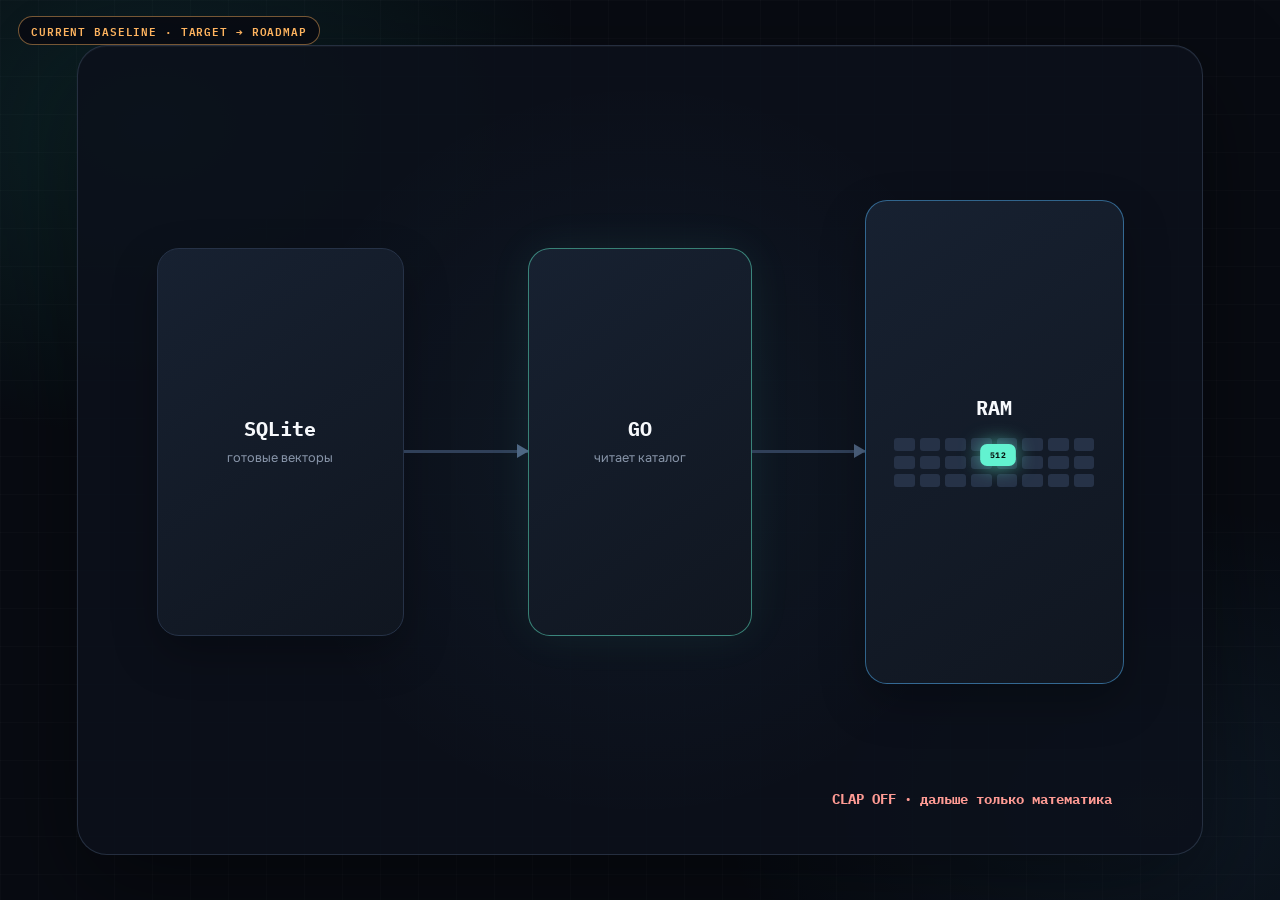
==== commit 94d92fe0: "Rewrite recommendations and keep artwork and mixes reliable. The shared ranker, fixed cover sizes, a" ====
--- a/docs/recommendation-viz/index.html
+++ b/docs/recommendation-viz/index.html
@@ -33,6 +33,13 @@
       pointer-events:none;
     }
     .deck { position:relative; width:100%; height:100%; }
+    .baseline-note {
+      position:fixed; z-index:100; top:16px; left:18px; padding:8px 12px;
+      border:1px solid rgba(255,180,95,.45); border-radius:999px;
+      background:rgba(8,11,18,.9); color:var(--orange);
+      font:600 11px/1 "IBM Plex Mono",monospace; letter-spacing:.08em;
+      text-decoration:none;
+    }
     .slide {
       position:absolute;
       inset:0;
@@ -928,6 +935,7 @@
   </style>
 </head>
 <body>
+  <a class="baseline-note" href="../ROADMAP.md">CURRENT BASELINE · TARGET → ROADMAP</a>
   <main class="deck" id="deck">
     <section class="slide active" data-title="Векторы в памяти">
       <div class="eyebrow">01 · запуск</div>
